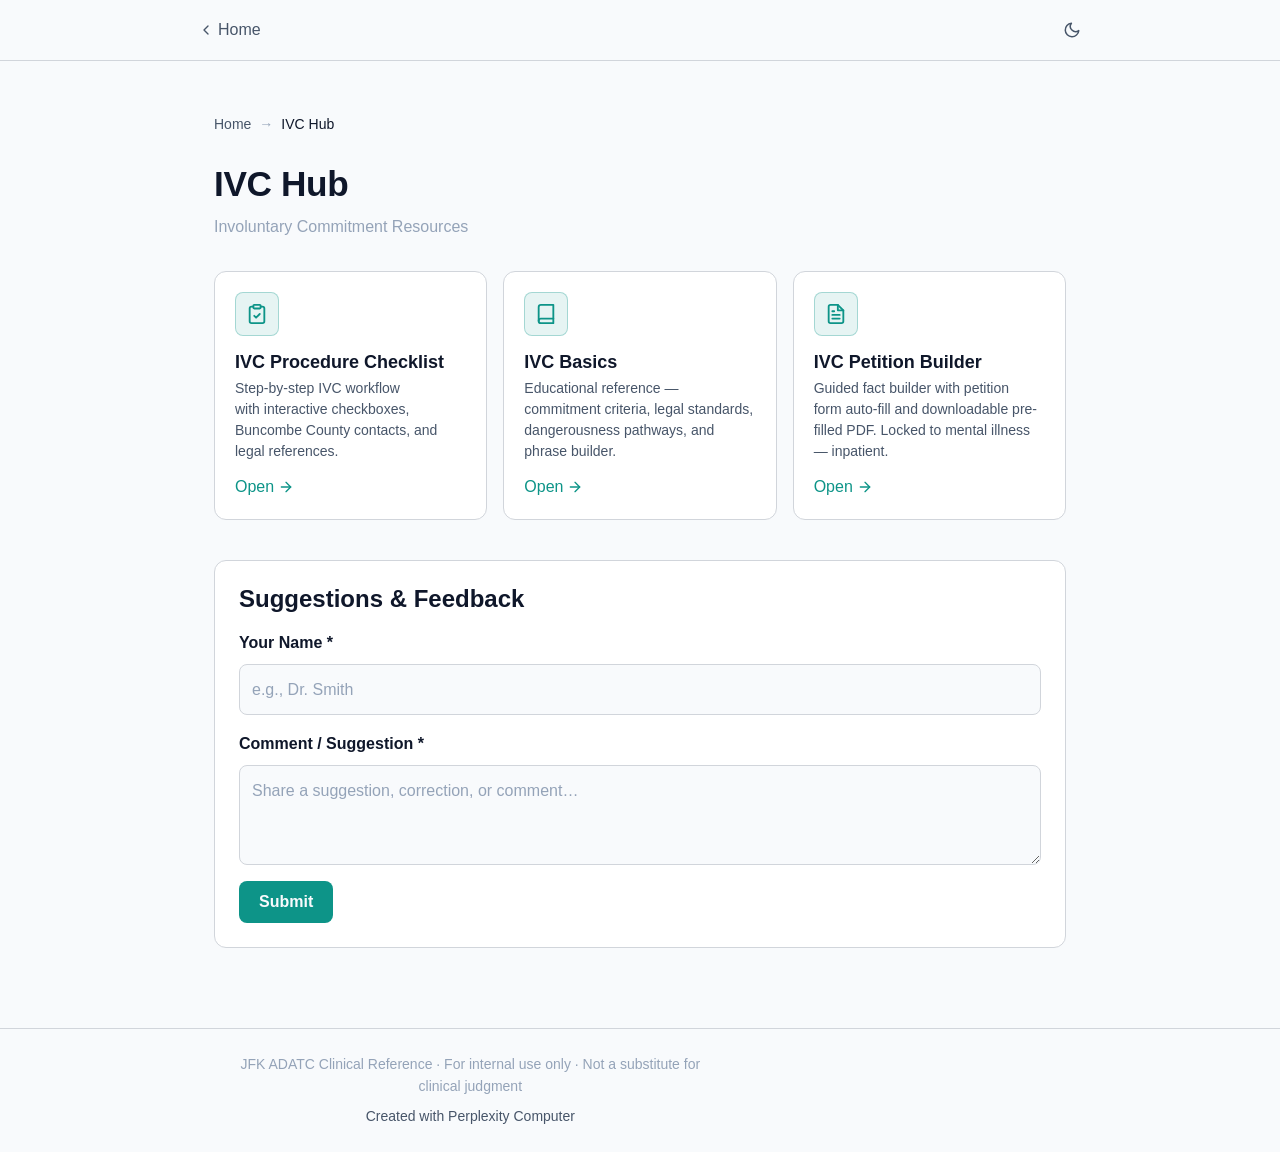
==== ivc.html @ 54991b8b "Workflow restructure, IVC Hub, dot phrase fix Workflows: - Fix: Remove CSS ::before that added unwan" ====
<!DOCTYPE html>
<html lang="en" data-theme="dark">
<head>
<!--
   ______                            __
  / ____/___  ____ ___  ____  __  __/ /____  _____
 / /   / __ \/ __ `__ \/ __ \/ / / / __/ _ \/ ___/
/ /___/ /_/ / / / / / / /_/ / /_/ / /_/  __/ /
\____/\____/_/ /_/ /_/ .___/\__,_/\__/\___/_/
                    /_/
        Created with Perplexity Computer
        https://www.perplexity.ai/computer
-->
<meta name="generator" content="Perplexity Computer">
<meta name="author" content="Perplexity Computer">
<meta property="og:see_also" content="https://www.perplexity.ai/computer">
<link rel="author" href="https://www.perplexity.ai/computer">
  <meta charset="UTF-8">
  <meta name="viewport" content="width=device-width, initial-scale=1.0">
  <title>IVC Hub — JFK ADATC</title>
  <link rel="stylesheet" href="styles.css">
  <link href="https://api.fontshare.com/v2/css?f[]=general-sans@400,500,600,700&f[]=satoshi@400,500,700,900&display=swap" rel="stylesheet">
  <style>
    /* Page-specific styles for IVC Hub */

    .ivc-intro {
      margin-bottom: var(--space-8);
    }

    .ivc-intro .section-title {
      margin-bottom: var(--space-2);
    }

    .ivc-subtitle {
      font-family: var(--font-body);
      font-size: var(--text-sm);
      color: var(--text-muted);
      line-height: 1.6;
    }

    /* Card icon container — matches landing page */
    .landing-card-icon-wrap {
      width: 44px;
      height: 44px;
      display: flex;
      align-items: center;
      justify-content: center;
      background-color: var(--teal-bg);
      border: 1px solid var(--teal-border);
      border-radius: var(--radius-md);
      margin-bottom: var(--space-4);
      color: var(--teal);
    }

    .landing-card-icon-wrap svg {
      width: 22px;
      height: 22px;
    }

    /* Arrow icon in card */
    .landing-card-arrow svg {
      width: 16px;
      height: 16px;
      transition: transform var(--duration) var(--ease-out);
    }

    .landing-card:hover .landing-card-arrow svg {
      transform: translateX(3px);
    }

    /* Feedback box */
    .feedback-box { background-color: var(--surface); border: 1px solid var(--border); border-radius: var(--radius-lg); padding: var(--space-6); margin-top: var(--space-10); }
    .feedback-box h2 { font-family: var(--font-display); font-size: var(--text-lg); font-weight: 700; color: var(--text); margin-bottom: var(--space-4); }
    .feedback-form { display: flex; flex-direction: column; gap: var(--space-4); }
    .feedback-field { display: flex; flex-direction: column; gap: var(--space-2); }
    .feedback-field label { font-family: var(--font-display); font-size: var(--text-sm); font-weight: 600; color: var(--text); }
    .feedback-field input, .feedback-field textarea { background-color: var(--surface-2); border: 1px solid var(--border); border-radius: var(--radius-md); padding: var(--space-3); font-size: var(--text-sm); color: var(--text); font-family: var(--font-body); transition: border-color var(--duration) var(--ease-out), box-shadow var(--duration) var(--ease-out); resize: vertical; }
    .feedback-field input::placeholder, .feedback-field textarea::placeholder { color: var(--text-muted); }
    .feedback-field input:focus, .feedback-field textarea:focus { outline: none; border-color: var(--teal); box-shadow: 0 0 0 3px var(--teal-bg); }
    .feedback-field textarea { min-height: 100px; }
    .feedback-submit { display: inline-flex; align-items: center; gap: var(--space-2); background-color: var(--teal); color: var(--bg); font-family: var(--font-display); font-size: var(--text-sm); font-weight: 600; padding: var(--space-2) var(--space-5); border-radius: var(--radius-md); border: none; cursor: pointer; align-self: flex-start; transition: background-color var(--duration) var(--ease-out), opacity var(--duration) var(--ease-out); }
    .feedback-submit:hover { background-color: var(--teal-dim); }
    .feedback-submit:disabled { opacity: 0.5; cursor: not-allowed; }
    .feedback-success { display: none; background-color: var(--teal-bg); border: 1px solid var(--teal-border); color: var(--teal); border-radius: var(--radius-md); padding: var(--space-3) var(--space-4); font-size: var(--text-sm); margin-top: var(--space-3); }
    .feedback-success.visible { display: block; }
    @media (max-width: 599px) { .feedback-box { padding: var(--space-4); } }
    @media print { .feedback-box { display: none; } }
  </style>
</head>
<body>
  <!-- Top Bar -->
  <header class="top-bar">
    <div class="top-bar-inner">
      <a href="index.html" class="back-btn" aria-label="Back to Home">
        <svg viewBox="0 0 24 24" fill="none" stroke="currentColor" stroke-width="2" stroke-linecap="round" stroke-linejoin="round">
          <polyline points="15 18 9 12 15 6"/>
        </svg>
        Home
      </a>
      <div style="flex: 1;"></div>
      <!-- Theme Toggle -->
      <button class="theme-toggle" id="themeToggle" aria-label="Toggle theme">
        <svg class="icon-sun" viewBox="0 0 24 24" fill="none" stroke="currentColor" stroke-width="2" stroke-linecap="round" stroke-linejoin="round">
          <circle cx="12" cy="12" r="5"/>
          <line x1="12" y1="1" x2="12" y2="3"/><line x1="12" y1="21" x2="12" y2="23"/>
          <line x1="4.22" y1="4.22" x2="5.64" y2="5.64"/><line x1="18.36" y1="18.36" x2="19.78" y2="19.78"/>
          <line x1="1" y1="12" x2="3" y2="12"/><line x1="21" y1="12" x2="23" y2="12"/>
          <line x1="4.22" y1="19.78" x2="5.64" y2="18.36"/><line x1="18.36" y1="5.64" x2="19.78" y2="4.22"/>
        </svg>
        <svg class="icon-moon" viewBox="0 0 24 24" fill="none" stroke="currentColor" stroke-width="2" stroke-linecap="round" stroke-linejoin="round" style="display: none;">
          <path d="M21 12.79A9 9 0 1 1 11.21 3 7 7 0 0 0 21 12.79z"/>
        </svg>
      </button>
    </div>
  </header>

  <!-- Main Content -->
  <main class="page-layout">
    <!-- Breadcrumb -->
    <nav class="breadcrumb" aria-label="Breadcrumb">
      <a href="index.html">Home</a>
      <span class="separator" aria-hidden="true">→</span>
      <span class="current">IVC Hub</span>
    </nav>

    <!-- Page Title -->
    <div class="ivc-intro">
      <h1 class="section-title">IVC Hub</h1>
      <p class="ivc-subtitle">Involuntary Commitment Resources</p>
    </div>

    <!-- IVC Tool Cards -->
    <div class="card-grid">
      <!-- IVC Procedure Checklist -->
      <a href="https://troyfowlermd.github.io/ivc-workflow/" target="_blank" rel="noopener" class="landing-card">
        <div class="landing-card-icon-wrap">
          <!-- Clipboard / checklist icon -->
          <svg viewBox="0 0 24 24" fill="none" stroke="currentColor" stroke-width="2" stroke-linecap="round" stroke-linejoin="round">
            <path d="M16 4h2a2 2 0 0 1 2 2v14a2 2 0 0 1-2 2H6a2 2 0 0 1-2-2V6a2 2 0 0 1 2-2h2"/>
            <rect x="8" y="2" width="8" height="4" rx="1"/>
            <path d="M9 14l2 2 4-4"/>
          </svg>
        </div>
        <h2 class="landing-card-title">IVC Procedure Checklist</h2>
        <p class="landing-card-desc">Step-by-step IVC workflow with interactive checkboxes, Buncombe County contacts, and legal references.</p>
        <span class="landing-card-arrow">
          Open
          <svg viewBox="0 0 24 24" fill="none" stroke="currentColor" stroke-width="2" stroke-linecap="round" stroke-linejoin="round">
            <line x1="5" y1="12" x2="19" y2="12"/><polyline points="12 5 19 12 12 19"/>
          </svg>
        </span>
      </a>

      <!-- IVC Basics -->
      <a href="https://troyfowlermd.github.io/ivc-basics/" target="_blank" rel="noopener" class="landing-card">
        <div class="landing-card-icon-wrap">
          <!-- Book icon -->
          <svg viewBox="0 0 24 24" fill="none" stroke="currentColor" stroke-width="2" stroke-linecap="round" stroke-linejoin="round">
            <path d="M4 19.5A2.5 2.5 0 0 1 6.5 17H20"/>
            <path d="M6.5 2H20v20H6.5A2.5 2.5 0 0 1 4 19.5v-15A2.5 2.5 0 0 1 6.5 2z"/>
          </svg>
        </div>
        <h2 class="landing-card-title">IVC Basics</h2>
        <p class="landing-card-desc">Educational reference — commitment criteria, legal standards, dangerousness pathways, and phrase builder.</p>
        <span class="landing-card-arrow">
          Open
          <svg viewBox="0 0 24 24" fill="none" stroke="currentColor" stroke-width="2" stroke-linecap="round" stroke-linejoin="round">
            <line x1="5" y1="12" x2="19" y2="12"/><polyline points="12 5 19 12 12 19"/>
          </svg>
        </span>
      </a>

      <!-- IVC Petition Builder -->
      <a href="https://troyfowlermd.github.io/ivc-build-petition/" target="_blank" rel="noopener" class="landing-card">
        <div class="landing-card-icon-wrap">
          <!-- Document / edit icon -->
          <svg viewBox="0 0 24 24" fill="none" stroke="currentColor" stroke-width="2" stroke-linecap="round" stroke-linejoin="round">
            <path d="M14 2H6a2 2 0 0 0-2 2v16a2 2 0 0 0 2 2h12a2 2 0 0 0 2-2V8z"/>
            <polyline points="14 2 14 8 20 8"/>
            <line x1="16" y1="13" x2="8" y2="13"/>
            <line x1="16" y1="17" x2="8" y2="17"/>
            <polyline points="10 9 9 9 8 9"/>
          </svg>
        </div>
        <h2 class="landing-card-title">IVC Petition Builder</h2>
        <p class="landing-card-desc">Guided fact builder with petition form auto-fill and downloadable pre-filled PDF. Locked to mental illness — inpatient.</p>
        <span class="landing-card-arrow">
          Open
          <svg viewBox="0 0 24 24" fill="none" stroke="currentColor" stroke-width="2" stroke-linecap="round" stroke-linejoin="round">
            <line x1="5" y1="12" x2="19" y2="12"/><polyline points="12 5 19 12 12 19"/>
          </svg>
        </span>
      </a>
    </div>

    <!-- Feedback Box -->
    <div class="feedback-box">
      <h2>Suggestions &amp; Feedback</h2>
      <form class="feedback-form" id="feedbackForm" onsubmit="submitFeedback(event)">
        <div class="feedback-field">
          <label for="feedbackName">Your Name <span aria-hidden="true">*</span></label>
          <input type="text" id="feedbackName" name="name" placeholder="e.g., Dr. Smith" required>
        </div>
        <div class="feedback-field">
          <label for="feedbackComment">Comment / Suggestion <span aria-hidden="true">*</span></label>
          <textarea id="feedbackComment" name="comment" placeholder="Share a suggestion, correction, or comment…" required></textarea>
        </div>
        <button type="submit" class="feedback-submit">Submit</button>
      </form>
      <div class="feedback-success" id="feedbackSuccess" role="alert">
        Thank you — your feedback has been recorded.
      </div>
    </div>

  </main>

  <!-- Footer -->
  <footer class="footer">
    <div class="footer-inner">
      <p>JFK ADATC Clinical Reference · For internal use only · Not a substitute for clinical judgment</p>
      <p style="margin-top: var(--space-2);">
        <a href="https://www.perplexity.ai/computer" target="_blank" rel="noopener noreferrer">Created with Perplexity Computer</a>
      </p>
    </div>
  </footer>

  <!-- Back to Top -->
  <button class="back-to-top" id="backToTop" aria-label="Back to top">
    <svg viewBox="0 0 24 24" fill="none" stroke="currentColor" stroke-width="2" stroke-linecap="round" stroke-linejoin="round">
      <polyline points="18 15 12 9 6 15"/>
    </svg>
  </button>

  <script>
    (function() {
      'use strict';

      // ============================
      // 1. Theme Toggle
      // ============================
      const html = document.documentElement;
      const toggle = document.getElementById('themeToggle');
      const iconSun = toggle.querySelector('.icon-sun');
      const iconMoon = toggle.querySelector('.icon-moon');

      function setTheme(theme) {
        html.setAttribute('data-theme', theme);
        if (theme === 'dark') {
          iconSun.style.display = '';
          iconMoon.style.display = 'none';
        } else {
          iconSun.style.display = 'none';
          iconMoon.style.display = '';
        }
      }

      // Detect system preference
      if (window.matchMedia && window.matchMedia('(prefers-color-scheme: light)').matches) {
        setTheme('light');
      } else {
        setTheme('dark');
      }

      toggle.addEventListener('click', function() {
        const current = html.getAttribute('data-theme');
        setTheme(current === 'dark' ? 'light' : 'dark');
      });

      // ============================
      // 2. Back to Top
      // ============================
      const backBtn = document.getElementById('backToTop');
      let ticking = false;

      function onScroll() {
        if (!ticking) {
          requestAnimationFrame(function() {
            if (window.scrollY > 300) {
              backBtn.classList.add('visible');
            } else {
              backBtn.classList.remove('visible');
            }
            ticking = false;
          });
          ticking = true;
        }
      }

      window.addEventListener('scroll', onScroll, { passive: true });

      backBtn.addEventListener('click', function() {
        window.scrollTo({ top: 0, behavior: 'smooth' });
      });

      // Feedback form — handled by feedback-submit.js

    })();
  </script>
  <script src="feedback-submit.js"></script>
</body>
</html>
---- styles.css ----
/* ==========================================================================
   JFK Clinical Reference Dashboard — Shared Stylesheet
   Dark-first clinical theme with light mode toggle
   Fonts: General Sans (body) + Satoshi (headings) from Fontshare
   ========================================================================== */


/* ==========================================================================
   1. RESET & BASE
   ========================================================================== */

*, *::before, *::after {
  box-sizing: border-box;
  margin: 0;
  padding: 0;
}

html {
  -moz-text-size-adjust: none;
  -webkit-text-size-adjust: none;
  text-size-adjust: none;
  -webkit-font-smoothing: antialiased;
  -moz-osx-font-smoothing: grayscale;
  text-rendering: optimizeLegibility;
  hanging-punctuation: first last;
  scroll-padding-top: 5rem;
}

body {
  min-height: 100dvh;
  line-height: 1.6;
  font-family: var(--font-body);
  font-size: var(--text-base);
  color: var(--text);
  background-color: var(--bg);
}

img, picture, video, canvas, svg { display: block; max-width: 100%; height: auto; }
ul[role="list"], ol[role="list"] { list-style: none; }
input, button, textarea, select { font: inherit; color: inherit; }

h1, h2, h3, h4, h5, h6 { text-wrap: balance; line-height: 1.2; }
p, li, figcaption { text-wrap: pretty; max-width: 72ch; }

button { cursor: pointer; background: none; border: none; }
table { border-collapse: collapse; width: 100%; }

a { color: var(--teal); text-decoration: none; }
a:hover { color: var(--teal-dim); }

::selection {
  background: var(--teal-bg);
  color: var(--text);
}

:focus-visible {
  outline: 2px solid var(--teal);
  outline-offset: 3px;
  border-radius: var(--radius-sm);
}

/* Accessible motion reduction */
@media (prefers-reduced-motion: reduce) {
  *, *::before, *::after {
    animation-duration: 0.01ms !important;
    animation-iteration-count: 1 !important;
    transition-duration: 0.01ms !important;
  }
}

.sr-only {
  position: absolute; width: 1px; height: 1px; padding: 0; margin: -1px;
  overflow: hidden; clip: rect(0, 0, 0, 0); white-space: nowrap; border-width: 0;
}


/* ==========================================================================
   2. DESIGN TOKENS
   ========================================================================== */

:root {
  /* --- Fonts --- */
  --font-body:    'General Sans', 'Inter', sans-serif;
  --font-display: 'Satoshi', 'Inter', sans-serif;
  --font-mono:    'JetBrains Mono', 'Fira Code', 'Consolas', monospace;

  /* --- Fluid Type Scale --- */
  --text-xs:   clamp(0.75rem,  0.7rem  + 0.25vw, 0.875rem);   /* 12→14px */
  --text-sm:   clamp(0.875rem, 0.8rem  + 0.35vw, 1rem);       /* 14→16px */
  --text-base: clamp(1rem,     0.95rem + 0.25vw, 1.125rem);    /* 16→18px */
  --text-lg:   clamp(1.125rem, 1rem    + 0.75vw, 1.5rem);      /* 18→24px */
  --text-xl:   clamp(1.5rem,   1.2rem  + 1.25vw, 2.25rem);     /* 24→36px */

  /* --- Spacing (4px base) --- */
  --space-1:  0.25rem;   /*  4px */
  --space-2:  0.5rem;    /*  8px */
  --space-3:  0.75rem;   /* 12px */
  --space-4:  1rem;      /* 16px */
  --space-5:  1.25rem;   /* 20px */
  --space-6:  1.5rem;    /* 24px */
  --space-8:  2rem;      /* 32px */
  --space-10: 2.5rem;    /* 40px */
  --space-12: 3rem;      /* 48px */
  --space-16: 4rem;      /* 64px */
  --space-20: 5rem;      /* 80px */

  /* --- Radius --- */
  --radius-sm:  0.25rem;  /* 4px */
  --radius-md:  0.5rem;   /* 8px */
  --radius-lg:  0.75rem;  /* 12px */
  --radius-xl:  1rem;     /* 16px */
  --radius-full: 9999px;

  /* --- Transitions (specific properties only — never "all") --- */
  --ease-out: cubic-bezier(0.16, 1, 0.3, 1);
  --duration: 180ms;

  /* --- Content Width --- */
  --content-max: 900px;
}


/* --------------------------------------------------------------------------
   2a. DARK THEME (default)
   -------------------------------------------------------------------------- */
:root {
  /* Surfaces */
  --bg:         #0d1117;
  --surface:    #161b22;
  --surface-2:  #1c2129;
  --surface-3:  #21262d;

  /* Borders */
  --border:     #30363d;

  /* Text */
  --text:           #e6edf3;
  --text-secondary: #8b949e;
  --text-muted:     #656d76;

  /* Accents */
  --teal:     #2dd4bf;
  --teal-dim: #14b8a6;
  --amber:    #fbbf24;
  --red:      #f87171;

  /* Alpha / background variants */
  --teal-bg:  rgba(45, 212, 191, 0.12);
  --teal-bg2: rgba(45, 212, 191, 0.08);
  --amber-bg: rgba(251, 191, 36, 0.12);
  --amber-bg2: rgba(251, 191, 36, 0.08);
  --red-bg:   rgba(248, 113, 113, 0.12);
  --red-bg2:  rgba(248, 113, 113, 0.08);

  /* Semantic borders */
  --teal-border:  rgba(45, 212, 191, 0.25);
  --amber-border: rgba(251, 191, 36, 0.25);
  --red-border:   rgba(248, 113, 113, 0.25);

  /* Shadows */
  --shadow-sm: 0 1px 2px rgba(0, 0, 0, 0.3);
  --shadow-md: 0 4px 12px rgba(0, 0, 0, 0.4);
  --shadow-lg: 0 12px 32px rgba(0, 0, 0, 0.5);
}


/* --------------------------------------------------------------------------
   2b. LIGHT THEME
   -------------------------------------------------------------------------- */
[data-theme="light"] {
  /* Surfaces */
  --bg:         #f8fafc;
  --surface:    #ffffff;
  --surface-2:  #f8fafc;
  --surface-3:  #f1f5f9;

  /* Borders */
  --border:     #d1d5db;

  /* Text */
  --text:           #0f172a;
  --text-secondary: #475569;
  --text-muted:     #94a3b8;

  /* Accents */
  --teal:     #0d9488;
  --teal-dim: #0f766e;
  --amber:    #d97706;
  --red:      #dc2626;

  /* Alpha / background variants */
  --teal-bg:  rgba(13, 148, 136, 0.1);
  --teal-bg2: rgba(13, 148, 136, 0.06);
  --amber-bg: rgba(217, 119, 6, 0.1);
  --amber-bg2: rgba(217, 119, 6, 0.06);
  --red-bg:   rgba(220, 38, 38, 0.1);
  --red-bg2:  rgba(220, 38, 38, 0.06);

  /* Semantic borders */
  --teal-border:  rgba(13, 148, 136, 0.3);
  --amber-border: rgba(217, 119, 6, 0.3);
  --red-border:   rgba(220, 38, 38, 0.3);

  /* Shadows */
  --shadow-sm: 0 1px 2px rgba(0, 0, 0, 0.06);
  --shadow-md: 0 4px 12px rgba(0, 0, 0, 0.08);
  --shadow-lg: 0 12px 32px rgba(0, 0, 0, 0.12);
}

/* System-preference fallback for light mode (if no toggle yet) */
@media (prefers-color-scheme: light) {
  :root:not([data-theme]) {
    --bg:         #f8fafc;
    --surface:    #ffffff;
    --surface-2:  #f8fafc;
    --surface-3:  #f1f5f9;
    --border:     #d1d5db;
    --text:           #0f172a;
    --text-secondary: #475569;
    --text-muted:     #94a3b8;
    --teal:     #0d9488;
    --teal-dim: #0f766e;
    --amber:    #d97706;
    --red:      #dc2626;
    --teal-bg:  rgba(13, 148, 136, 0.1);
    --teal-bg2: rgba(13, 148, 136, 0.06);
    --amber-bg: rgba(217, 119, 6, 0.1);
    --amber-bg2: rgba(217, 119, 6, 0.06);
    --red-bg:   rgba(220, 38, 38, 0.1);
    --red-bg2:  rgba(220, 38, 38, 0.06);
    --teal-border:  rgba(13, 148, 136, 0.3);
    --amber-border: rgba(217, 119, 6, 0.3);
    --red-border:   rgba(220, 38, 38, 0.3);
    --shadow-sm: 0 1px 2px rgba(0, 0, 0, 0.06);
    --shadow-md: 0 4px 12px rgba(0, 0, 0, 0.08);
    --shadow-lg: 0 12px 32px rgba(0, 0, 0, 0.12);
  }
}


/* ==========================================================================
   3. TYPOGRAPHY
   ========================================================================== */

/* Section title — e.g. "Alcohol Withdrawal Protocol" */
.section-title {
  font-family: var(--font-display);
  font-size: var(--text-xl);
  font-weight: 700;
  color: var(--text);
  letter-spacing: -0.01em;
  margin-bottom: var(--space-6);
}

/* Subsection title — e.g. "CIWA Assessment" */
.subsection-title {
  font-family: var(--font-display);
  font-size: var(--text-lg);
  font-weight: 600;
  color: var(--text);
  letter-spacing: -0.005em;
  margin-bottom: var(--space-4);
}

/* Detail title — e.g. individual drug name or step label */
.detail-title {
  font-family: var(--font-display);
  font-size: var(--text-base);
  font-weight: 600;
  color: var(--text);
  margin-bottom: var(--space-2);
}

/* Body text */
.body-text {
  font-family: var(--font-body);
  font-size: var(--text-base);
  color: var(--text-secondary);
  line-height: 1.6;
}

/* Small / meta text */
.meta-text {
  font-family: var(--font-body);
  font-size: var(--text-xs);
  color: var(--text-muted);
}

/* Tabular numbers for clinical data */
.tabular-nums {
  font-variant-numeric: tabular-nums lining-nums;
}


/* ==========================================================================
   4. LAYOUT
   ========================================================================== */

/* Single-column centered layout */
.page-layout {
  max-width: var(--content-max);
  margin-inline: auto;
  padding-inline: var(--space-4);
  padding-block: var(--space-6);
}


/* --------------------------------------------------------------------------
   4a. TOP BAR — sticky header with solid background (no blur)
   -------------------------------------------------------------------------- */
.top-bar {
  position: sticky;
  top: 0;
  z-index: 100;
  background-color: var(--bg);
  border-bottom: 1px solid var(--border);
  padding: var(--space-3) var(--space-4);
  display: flex;
  align-items: center;
  gap: var(--space-3);
}

.top-bar-inner {
  max-width: var(--content-max);
  margin-inline: auto;
  width: 100%;
  display: flex;
  align-items: center;
  gap: var(--space-3);
}

/* Back button */
.back-btn {
  display: inline-flex;
  align-items: center;
  gap: var(--space-1);
  font-family: var(--font-body);
  font-size: var(--text-sm);
  color: var(--text-secondary);
  padding: var(--space-1) var(--space-2);
  border-radius: var(--radius-md);
  white-space: nowrap;
  flex-shrink: 0;
  transition: color var(--duration) var(--ease-out),
              background-color var(--duration) var(--ease-out);
}

.back-btn:hover {
  color: var(--teal);
  background-color: var(--teal-bg2);
}

.back-btn svg {
  width: 16px;
  height: 16px;
  flex-shrink: 0;
}

/* Search bar */
.search-bar {
  flex: 1;
  min-width: 0;
  position: relative;
}

.search-bar input {
  width: 100%;
  background-color: var(--surface);
  border: 1px solid var(--border);
  border-radius: var(--radius-md);
  padding: var(--space-2) var(--space-3);
  padding-left: var(--space-8);
  font-size: var(--text-sm);
  color: var(--text);
  transition: border-color var(--duration) var(--ease-out),
              box-shadow var(--duration) var(--ease-out);
}

.search-bar input::placeholder {
  color: var(--text-muted);
}

.search-bar input:focus {
  outline: none;
  border-color: var(--teal);
  box-shadow: 0 0 0 3px var(--teal-bg);
}

.search-bar .search-icon {
  position: absolute;
  left: var(--space-3);
  top: 50%;
  transform: translateY(-50%);
  width: 16px;
  height: 16px;
  color: var(--text-muted);
  pointer-events: none;
}


/* --------------------------------------------------------------------------
   4b. BREADCRUMB
   -------------------------------------------------------------------------- */
.breadcrumb {
  display: flex;
  align-items: center;
  gap: var(--space-2);
  font-family: var(--font-body);
  font-size: var(--text-xs);
  color: var(--text-muted);
  padding: var(--space-3) 0;
  margin-bottom: var(--space-4);
}

.breadcrumb a {
  color: var(--text-secondary);
  transition: color var(--duration) var(--ease-out);
}

.breadcrumb a:hover {
  color: var(--teal);
}

.breadcrumb .separator {
  color: var(--text-muted);
  user-select: none;
}

.breadcrumb .current {
  color: var(--text);
  font-weight: 500;
}


/* ==========================================================================
   5. COMPONENTS
   ========================================================================== */


/* --------------------------------------------------------------------------
   5a. SMARTPHRASE CHIPS (.sp)
   -------------------------------------------------------------------------- */
.sp {
  display: inline-block;
  font-family: var(--font-mono);
  font-size: var(--text-xs);
  color: var(--teal);
  background-color: var(--teal-bg);
  border: 1px solid var(--teal-border);
  border-radius: var(--radius-sm);
  padding: var(--space-1) var(--space-2);
  cursor: pointer;
  user-select: all;
  white-space: nowrap;
  transition: background-color var(--duration) var(--ease-out),
              border-color var(--duration) var(--ease-out);
}

.sp:hover {
  background-color: var(--teal-bg2);
  border-color: var(--teal);
}

/* Period prefix removed — dot phrases already include the leading period in their text content */


/* --------------------------------------------------------------------------
   5b. BANNERS — Hold / Warning / Info
   -------------------------------------------------------------------------- */

/* Shared banner base */
.hold-banner,
.warning-banner,
.info-banner {
  border-radius: var(--radius-md);
  padding: var(--space-3) var(--space-4);
  margin-bottom: var(--space-4);
  font-size: var(--text-sm);
  line-height: 1.5;
  display: flex;
  align-items: flex-start;
  gap: var(--space-3);
}

.hold-banner .banner-icon,
.warning-banner .banner-icon,
.info-banner .banner-icon {
  flex-shrink: 0;
  width: 20px;
  height: 20px;
  margin-top: 1px;
}

.hold-banner .banner-content,
.warning-banner .banner-content,
.info-banner .banner-content {
  flex: 1;
  min-width: 0;
}

/* Hold banner — red */
.hold-banner {
  background-color: var(--red-bg);
  border: 1px solid var(--red-border);
  color: var(--red);
}

.hold-banner strong {
  font-weight: 700;
}

/* Warning banner — amber */
.warning-banner {
  background-color: var(--amber-bg);
  border: 1px solid var(--amber-border);
  color: var(--amber);
}

.warning-banner strong {
  font-weight: 700;
}

/* Info banner — teal */
.info-banner {
  background-color: var(--teal-bg);
  border: 1px solid var(--teal-border);
  color: var(--teal);
}

.info-banner strong {
  font-weight: 700;
}


/* --------------------------------------------------------------------------
   5c. PROTOCOL CARD — Expandable section
   -------------------------------------------------------------------------- */
.protocol-card {
  background-color: var(--surface);
  border: 1px solid var(--border);
  border-radius: var(--radius-lg);
  margin-bottom: var(--space-3);
  overflow: hidden;
}

.protocol-header {
  display: flex;
  align-items: center;
  justify-content: space-between;
  padding: var(--space-3) var(--space-4);
  cursor: pointer;
  user-select: none;
  gap: var(--space-3);
  transition: background-color var(--duration) var(--ease-out);
}

.protocol-header:hover {
  background-color: var(--surface-2);
}

.protocol-header-text {
  flex: 1;
  min-width: 0;
}

.protocol-header-title {
  font-family: var(--font-display);
  font-size: var(--text-base);
  font-weight: 600;
  color: var(--text);
}

.protocol-header-subtitle {
  font-size: var(--text-xs);
  color: var(--text-secondary);
  margin-top: var(--space-1);
}

/* Chevron — rotates on expand */
.protocol-chevron {
  width: 20px;
  height: 20px;
  color: var(--text-muted);
  flex-shrink: 0;
  transition: transform var(--duration) var(--ease-out),
              color var(--duration) var(--ease-out);
}

.protocol-card.expanded .protocol-chevron {
  transform: rotate(180deg);
  color: var(--teal);
}

/* Body — hidden by default, shown when expanded */
.protocol-body {
  display: none;
  padding: 0 var(--space-4) var(--space-4);
  border-top: 1px solid var(--border);
}

.protocol-card.expanded .protocol-body {
  display: block;
}

.protocol-body-inner {
  padding-top: var(--space-4);
}


/* --------------------------------------------------------------------------
   5d. TAPER TABLE — Protocol taper schedule
   -------------------------------------------------------------------------- */
.taper-table {
  width: 100%;
  border-collapse: collapse;
  font-size: var(--text-sm);
  margin-bottom: var(--space-4);
}

.taper-table thead {
  background-color: var(--surface-2);
}

.taper-table th {
  font-family: var(--font-display);
  font-weight: 600;
  font-size: var(--text-xs);
  text-transform: uppercase;
  letter-spacing: 0.05em;
  color: var(--text-secondary);
  padding: var(--space-2) var(--space-3);
  text-align: left;
  border-bottom: 1px solid var(--border);
}

.taper-table td {
  padding: var(--space-2) var(--space-3);
  border-bottom: 1px solid var(--border);
  color: var(--text);
  font-variant-numeric: tabular-nums lining-nums;
}

.taper-table tbody tr {
  transition: background-color var(--duration) var(--ease-out);
}

.taper-table tbody tr:hover {
  background-color: var(--surface-2);
}

.taper-table tbody tr:last-child td {
  border-bottom: none;
}

/* Highlight rows for active day / current step */
.taper-table .active-row {
  background-color: var(--teal-bg2);
}

.taper-table .active-row td {
  color: var(--teal);
  font-weight: 500;
}


/* --------------------------------------------------------------------------
   5e. PRN BOX — Highlighted PRN medication
   -------------------------------------------------------------------------- */
.prn-box {
  background-color: var(--amber-bg);
  border: 1px solid var(--amber-border);
  border-radius: var(--radius-md);
  padding: var(--space-3) var(--space-4);
  margin-bottom: var(--space-4);
}

.prn-box .prn-label {
  font-family: var(--font-display);
  font-size: var(--text-xs);
  font-weight: 700;
  text-transform: uppercase;
  letter-spacing: 0.06em;
  color: var(--amber);
  margin-bottom: var(--space-1);
}

.prn-box .prn-drug {
  font-family: var(--font-display);
  font-size: var(--text-base);
  font-weight: 600;
  color: var(--text);
  margin-bottom: var(--space-1);
}

.prn-box .prn-details {
  font-size: var(--text-sm);
  color: var(--text-secondary);
  line-height: 1.5;
}


/* --------------------------------------------------------------------------
   5f. WORKFLOW PHASE — Expandable workflow section
   -------------------------------------------------------------------------- */
.workflow-phase {
  background-color: var(--surface);
  border: 1px solid var(--border);
  border-radius: var(--radius-lg);
  margin-bottom: var(--space-3);
  overflow: hidden;
}

.workflow-phase-header {
  display: flex;
  align-items: center;
  justify-content: space-between;
  padding: var(--space-3) var(--space-4);
  cursor: pointer;
  user-select: none;
  gap: var(--space-3);
  transition: background-color var(--duration) var(--ease-out);
}

.workflow-phase-header:hover {
  background-color: var(--surface-2);
}

.workflow-phase-header-text {
  flex: 1;
  min-width: 0;
}

.workflow-phase-title {
  font-family: var(--font-display);
  font-size: var(--text-base);
  font-weight: 600;
  color: var(--text);
}

.workflow-phase-subtitle {
  font-size: var(--text-xs);
  color: var(--text-secondary);
  margin-top: var(--space-1);
}

.workflow-phase-chevron {
  width: 20px;
  height: 20px;
  color: var(--text-muted);
  flex-shrink: 0;
  transition: transform var(--duration) var(--ease-out),
              color var(--duration) var(--ease-out);
}

.workflow-phase.expanded .workflow-phase-chevron {
  transform: rotate(180deg);
  color: var(--teal);
}

/* Body — hidden by default */
.workflow-phase-body {
  display: none;
  padding: 0 var(--space-4) var(--space-4);
  border-top: 1px solid var(--border);
}

.workflow-phase.expanded .workflow-phase-body {
  display: block;
}

.workflow-phase-body-inner {
  padding-top: var(--space-4);
}


/* --------------------------------------------------------------------------
   5g. VIEW TOGGLE — Detailed / Checklist switch
   -------------------------------------------------------------------------- */
.view-toggle {
  display: inline-flex;
  background-color: var(--surface-2);
  border: 1px solid var(--border);
  border-radius: var(--radius-md);
  overflow: hidden;
  margin-bottom: var(--space-4);
}

.view-toggle button {
  font-family: var(--font-body);
  font-size: var(--text-xs);
  font-weight: 500;
  padding: var(--space-2) var(--space-3);
  color: var(--text-secondary);
  border-right: 1px solid var(--border);
  transition: color var(--duration) var(--ease-out),
              background-color var(--duration) var(--ease-out);
}

.view-toggle button:last-child {
  border-right: none;
}

.view-toggle button:hover {
  color: var(--text);
  background-color: var(--surface-3);
}

.view-toggle button.active {
  color: var(--teal);
  background-color: var(--surface);
  font-weight: 600;
}


/* --------------------------------------------------------------------------
   5h. CHECKLIST TABLE
   -------------------------------------------------------------------------- */
.checklist-table {
  width: 100%;
  border-collapse: collapse;
  font-size: var(--text-sm);
}

.checklist-table th {
  font-family: var(--font-display);
  font-weight: 600;
  font-size: var(--text-xs);
  text-transform: uppercase;
  letter-spacing: 0.05em;
  color: var(--text-secondary);
  padding: var(--space-2) var(--space-3);
  text-align: left;
  border-bottom: 2px solid var(--border);
  background-color: var(--surface-2);
}

.checklist-table td {
  padding: var(--space-2) var(--space-3);
  border-bottom: 1px solid var(--border);
  color: var(--text);
  vertical-align: middle;
}

.checklist-table tbody tr {
  transition: background-color var(--duration) var(--ease-out);
}

.checklist-table tbody tr:hover {
  background-color: var(--surface-2);
}

/* Styled teal checkboxes */
.checklist-table input[type="checkbox"] {
  appearance: none;
  -webkit-appearance: none;
  width: 18px;
  height: 18px;
  border: 2px solid var(--border);
  border-radius: var(--radius-sm);
  background-color: var(--surface);
  cursor: pointer;
  position: relative;
  vertical-align: middle;
  flex-shrink: 0;
  transition: border-color var(--duration) var(--ease-out),
              background-color var(--duration) var(--ease-out);
}

.checklist-table input[type="checkbox"]:hover {
  border-color: var(--teal);
}

.checklist-table input[type="checkbox"]:checked {
  background-color: var(--teal);
  border-color: var(--teal);
}

.checklist-table input[type="checkbox"]:checked::after {
  content: "";
  position: absolute;
  top: 2px;
  left: 5px;
  width: 5px;
  height: 9px;
  border: solid var(--bg);
  border-width: 0 2px 2px 0;
  transform: rotate(45deg);
}

.checklist-table input[type="checkbox"]:focus-visible {
  outline: 2px solid var(--teal);
  outline-offset: 2px;
}


/* --------------------------------------------------------------------------
   5i. CARD GRID — Landing page navigation cards
   -------------------------------------------------------------------------- */
.card-grid {
  display: grid;
  grid-template-columns: 1fr;
  gap: var(--space-4);
  margin-bottom: var(--space-6);
}

@media (min-width: 480px) {
  .card-grid {
    grid-template-columns: repeat(2, 1fr);
  }
}

@media (min-width: 768px) {
  .card-grid {
    grid-template-columns: repeat(3, 1fr);
  }
}

/* Landing card — clickable navigation tile */
.landing-card {
  display: flex;
  flex-direction: column;
  background-color: var(--surface);
  border: 1px solid var(--border);
  border-radius: var(--radius-lg);
  padding: var(--space-5);
  cursor: pointer;
  text-decoration: none;
  color: inherit;
  transition: border-color var(--duration) var(--ease-out),
              box-shadow var(--duration) var(--ease-out),
              transform var(--duration) var(--ease-out);
}

.landing-card:hover {
  border-color: var(--teal-border);
  box-shadow: var(--shadow-md);
  transform: translateY(-2px);
  color: inherit;
}

.landing-card-icon {
  width: 40px;
  height: 40px;
  color: var(--teal);
  margin-bottom: var(--space-3);
}

.landing-card-title {
  font-family: var(--font-display);
  font-size: var(--text-base);
  font-weight: 600;
  color: var(--text);
  margin-bottom: var(--space-1);
}

.landing-card-desc {
  font-size: var(--text-xs);
  color: var(--text-secondary);
  line-height: 1.5;
}

.landing-card-arrow {
  margin-top: auto;
  padding-top: var(--space-3);
  color: var(--teal);
  font-size: var(--text-sm);
  font-weight: 500;
  display: flex;
  align-items: center;
  gap: var(--space-1);
}


/* --------------------------------------------------------------------------
   5j. BACK TO TOP — Floating button, bottom-right
   -------------------------------------------------------------------------- */
.back-to-top {
  position: fixed;
  bottom: var(--space-6);
  right: var(--space-6);
  z-index: 90;
  width: 40px;
  height: 40px;
  display: flex;
  align-items: center;
  justify-content: center;
  background-color: var(--surface-2);
  border: 1px solid var(--border);
  border-radius: var(--radius-full);
  color: var(--text-secondary);
  cursor: pointer;
  opacity: 0;
  pointer-events: none;
  transition: opacity var(--duration) var(--ease-out),
              background-color var(--duration) var(--ease-out),
              color var(--duration) var(--ease-out);
}

.back-to-top.visible {
  opacity: 1;
  pointer-events: auto;
}

.back-to-top:hover {
  background-color: var(--teal-bg);
  color: var(--teal);
  border-color: var(--teal-border);
}

.back-to-top svg {
  width: 18px;
  height: 18px;
}


/* --------------------------------------------------------------------------
   5k. THEME TOGGLE — Light/dark switch in header
   -------------------------------------------------------------------------- */
.theme-toggle {
  display: inline-flex;
  align-items: center;
  justify-content: center;
  width: 36px;
  height: 36px;
  border-radius: var(--radius-md);
  color: var(--text-secondary);
  flex-shrink: 0;
  transition: color var(--duration) var(--ease-out),
              background-color var(--duration) var(--ease-out);
}

.theme-toggle:hover {
  color: var(--teal);
  background-color: var(--teal-bg2);
}

.theme-toggle svg {
  width: 18px;
  height: 18px;
}


/* --------------------------------------------------------------------------
   5l. FOOTER
   -------------------------------------------------------------------------- */
.footer {
  border-top: 1px solid var(--border);
  padding: var(--space-6) var(--space-4);
  margin-top: var(--space-10);
  text-align: center;
}

.footer-inner {
  max-width: var(--content-max);
  margin-inline: auto;
  font-size: var(--text-xs);
  color: var(--text-muted);
  line-height: 1.6;
}

.footer a {
  color: var(--text-secondary);
  transition: color var(--duration) var(--ease-out);
}

.footer a:hover {
  color: var(--teal);
}


/* ==========================================================================
   6. UTILITY CLASSES
   ========================================================================== */

/* Search — dim non-matching elements */
.search-no-match {
  opacity: 0.15;
}

/* Search-targetable marker (no style needed; used by JS) */
[data-searchable] {}

/* Inline code / key values */
.code-inline {
  font-family: var(--font-mono);
  font-size: 0.9em;
  background-color: var(--surface-2);
  border-radius: var(--radius-sm);
  padding: 0.1em 0.4em;
}

/* Teal highlight text */
.text-teal { color: var(--teal); }
.text-amber { color: var(--amber); }
.text-red { color: var(--red); }
.text-secondary { color: var(--text-secondary); }
.text-muted { color: var(--text-muted); }

/* Background accents */
.bg-teal { background-color: var(--teal-bg); }
.bg-amber { background-color: var(--amber-bg); }
.bg-red { background-color: var(--red-bg); }

/* Font weight helpers */
.fw-400 { font-weight: 400; }
.fw-500 { font-weight: 500; }
.fw-600 { font-weight: 600; }
.fw-700 { font-weight: 700; }

/* Spacing helpers */
.mb-0 { margin-bottom: 0; }
.mb-2 { margin-bottom: var(--space-2); }
.mb-4 { margin-bottom: var(--space-4); }
.mb-6 { margin-bottom: var(--space-6); }
.mt-4 { margin-top: var(--space-4); }
.mt-6 { margin-top: var(--space-6); }

/* Flex helpers */
.flex { display: flex; }
.flex-col { flex-direction: column; }
.items-center { align-items: center; }
.justify-between { justify-content: space-between; }
.gap-2 { gap: var(--space-2); }
.gap-3 { gap: var(--space-3); }
.gap-4 { gap: var(--space-4); }


/* ==========================================================================
   7. RESPONSIVE ADJUSTMENTS
   ========================================================================== */

/* Mobile (default — mobile-first) */
@media (max-width: 479px) {
  .page-layout {
    padding-inline: var(--space-3);
    padding-block: var(--space-4);
  }

  .top-bar {
    padding: var(--space-2) var(--space-3);
  }

  .protocol-header,
  .workflow-phase-header {
    padding: var(--space-3);
  }

  .protocol-body,
  .workflow-phase-body {
    padding-left: var(--space-3);
    padding-right: var(--space-3);
  }

  .landing-card {
    padding: var(--space-4);
  }

  .taper-table {
    font-size: var(--text-xs);
  }

  .taper-table th,
  .taper-table td {
    padding: var(--space-1) var(--space-2);
  }

  /* Horizontal scroll for wide tables on small screens */
  .table-scroll {
    overflow-x: auto;
    -webkit-overflow-scrolling: touch;
    margin-inline: calc(-1 * var(--space-3));
    padding-inline: var(--space-3);
  }

  .back-to-top {
    bottom: var(--space-4);
    right: var(--space-4);
  }
}

/* Tablet and up */
@media (min-width: 480px) {
  .page-layout {
    padding-inline: var(--space-6);
    padding-block: var(--space-8);
  }
}

/* Desktop — comfortable reading */
@media (min-width: 768px) {
  .page-layout {
    padding-block: var(--space-10);
  }

  .section-title {
    margin-bottom: var(--space-8);
  }
}


/* ==========================================================================
   8. PRINT STYLES
   ========================================================================== */

@media print {
  /* Force light background for print */
  :root,
  :root[data-theme="dark"] {
    --bg:         #ffffff;
    --surface:    #ffffff;
    --surface-2:  #f8f9fa;
    --surface-3:  #f1f3f5;
    --border:     #dee2e6;
    --text:           #000000;
    --text-secondary: #495057;
    --text-muted:     #868e96;
    --teal:     #0d9488;
    --teal-dim: #0f766e;
    --amber:    #d97706;
    --red:      #dc2626;
    --teal-bg:  rgba(13, 148, 136, 0.08);
    --amber-bg: rgba(217, 119, 6, 0.08);
    --red-bg:   rgba(220, 38, 38, 0.08);
    --teal-border:  rgba(13, 148, 136, 0.2);
    --amber-border: rgba(217, 119, 6, 0.2);
    --red-border:   rgba(220, 38, 38, 0.2);
    --shadow-sm: none;
    --shadow-md: none;
    --shadow-lg: none;
  }

  body {
    font-size: 11pt;
    line-height: 1.5;
  }

  /* Hide interactive-only elements */
  .back-to-top,
  .theme-toggle,
  .view-toggle,
  .search-bar {
    display: none !important;
  }

  /* Make header non-sticky */
  .top-bar {
    position: static;
    border-bottom: 2px solid #000;
  }

  /* Show ALL collapsed content for print */
  .protocol-body,
  .workflow-phase-body {
    display: block !important;
  }

  .protocol-chevron,
  .workflow-phase-chevron {
    display: none;
  }

  /* Page breaks */
  .protocol-card,
  .workflow-phase {
    break-inside: avoid;
    page-break-inside: avoid;
  }

  .section-title {
    break-after: avoid;
    page-break-after: avoid;
  }

  /* Remove decorative shadows and transforms */
  .landing-card {
    box-shadow: none;
    transform: none;
    border: 1px solid #dee2e6;
  }

  /* Links show URL */
  a[href^="http"]::after {
    content: " (" attr(href) ")";
    font-size: 0.8em;
    color: #868e96;
    word-break: break-all;
  }

  /* SmartPhrase chips print cleanly */
  .sp {
    border: 1px solid #dee2e6;
    background: #f8f9fa;
    color: #0d9488;
  }
}
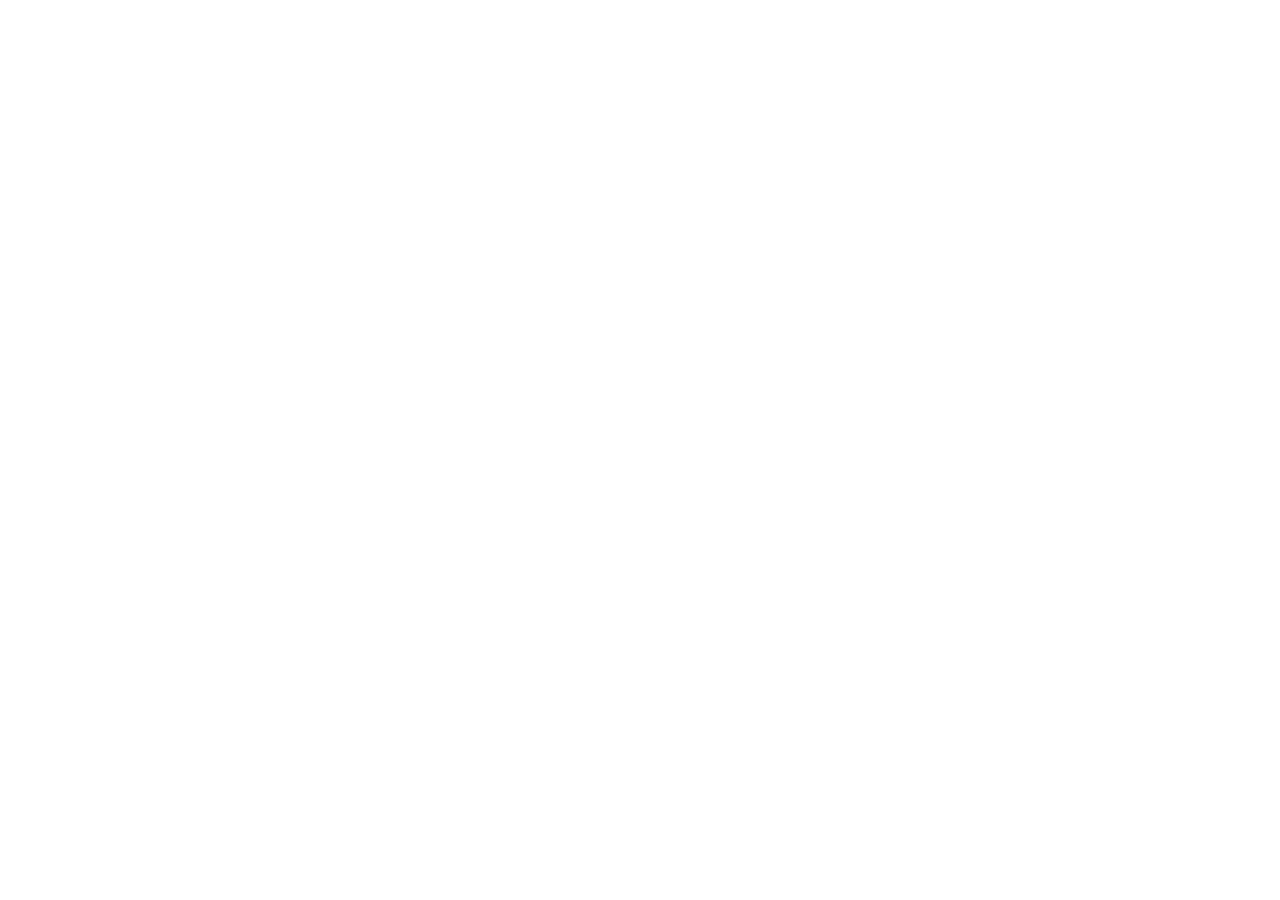
==== commit e644da72: "2026-08-07: redirect legacy Pages URLs to canonical JFK dashboard" ====
--- a/ivc.html
+++ b/ivc.html
@@ -1,301 +1,22 @@
-<!DOCTYPE html>
-<html lang="en" data-theme="dark">
+<!doctype html>
+<html lang="en">
 <head>
-<!--
-   ______                            __
-  / ____/___  ____ ___  ____  __  __/ /____  _____
- / /   / __ \/ __ `__ \/ __ \/ / / / __/ _ \/ ___/
-/ /___/ /_/ / / / / / / /_/ / /_/ / /_/  __/ /
-\____/\____/_/ /_/ /_/ .___/\__,_/\__/\___/_/
-                    /_/
-        Created with Perplexity Computer
-        https://www.perplexity.ai/computer
--->
-<meta name="generator" content="Perplexity Computer">
-<meta name="author" content="Perplexity Computer">
-<meta property="og:see_also" content="https://www.perplexity.ai/computer">
-<link rel="author" href="https://www.perplexity.ai/computer">
-  <meta charset="UTF-8">
-  <meta name="viewport" content="width=device-width, initial-scale=1.0">
-  <title>IVC Hub — JFK ADATC</title>
-  <link rel="stylesheet" href="styles.css">
-  <link href="https://api.fontshare.com/v2/css?f[]=general-sans@400,500,600,700&f[]=satoshi@400,500,700,900&display=swap" rel="stylesheet">
-  <style>
-    /* Page-specific styles for IVC Hub */
-
-    .ivc-intro {
-      margin-bottom: var(--space-8);
-    }
-
-    .ivc-intro .section-title {
-      margin-bottom: var(--space-2);
-    }
-
-    .ivc-subtitle {
-      font-family: var(--font-body);
-      font-size: var(--text-sm);
-      color: var(--text-muted);
-      line-height: 1.6;
-    }
-
-    /* Card icon container — matches landing page */
-    .landing-card-icon-wrap {
-      width: 44px;
-      height: 44px;
-      display: flex;
-      align-items: center;
-      justify-content: center;
-      background-color: var(--teal-bg);
-      border: 1px solid var(--teal-border);
-      border-radius: var(--radius-md);
-      margin-bottom: var(--space-4);
-      color: var(--teal);
-    }
-
-    .landing-card-icon-wrap svg {
-      width: 22px;
-      height: 22px;
-    }
-
-    /* Arrow icon in card */
-    .landing-card-arrow svg {
-      width: 16px;
-      height: 16px;
-      transition: transform var(--duration) var(--ease-out);
-    }
-
-    .landing-card:hover .landing-card-arrow svg {
-      transform: translateX(3px);
-    }
-
-    /* Feedback box */
-    .feedback-box { background-color: var(--surface); border: 1px solid var(--border); border-radius: var(--radius-lg); padding: var(--space-6); margin-top: var(--space-10); }
-    .feedback-box h2 { font-family: var(--font-display); font-size: var(--text-lg); font-weight: 700; color: var(--text); margin-bottom: var(--space-4); }
-    .feedback-form { display: flex; flex-direction: column; gap: var(--space-4); }
-    .feedback-field { display: flex; flex-direction: column; gap: var(--space-2); }
-    .feedback-field label { font-family: var(--font-display); font-size: var(--text-sm); font-weight: 600; color: var(--text); }
-    .feedback-field input, .feedback-field textarea { background-color: var(--surface-2); border: 1px solid var(--border); border-radius: var(--radius-md); padding: var(--space-3); font-size: var(--text-sm); color: var(--text); font-family: var(--font-body); transition: border-color var(--duration) var(--ease-out), box-shadow var(--duration) var(--ease-out); resize: vertical; }
-    .feedback-field input::placeholder, .feedback-field textarea::placeholder { color: var(--text-muted); }
-    .feedback-field input:focus, .feedback-field textarea:focus { outline: none; border-color: var(--teal); box-shadow: 0 0 0 3px var(--teal-bg); }
-    .feedback-field textarea { min-height: 100px; }
-    .feedback-submit { display: inline-flex; align-items: center; gap: var(--space-2); background-color: var(--teal); color: var(--bg); font-family: var(--font-display); font-size: var(--text-sm); font-weight: 600; padding: var(--space-2) var(--space-5); border-radius: var(--radius-md); border: none; cursor: pointer; align-self: flex-start; transition: background-color var(--duration) var(--ease-out), opacity var(--duration) var(--ease-out); }
-    .feedback-submit:hover { background-color: var(--teal-dim); }
-    .feedback-submit:disabled { opacity: 0.5; cursor: not-allowed; }
-    .feedback-success { display: none; background-color: var(--teal-bg); border: 1px solid var(--teal-border); color: var(--teal); border-radius: var(--radius-md); padding: var(--space-3) var(--space-4); font-size: var(--text-sm); margin-top: var(--space-3); }
-    .feedback-success.visible { display: block; }
-    @media (max-width: 599px) { .feedback-box { padding: var(--space-4); } }
-    @media print { .feedback-box { display: none; } }
-  </style>
+  <meta charset="utf-8">
+  <meta http-equiv="refresh" content="0; url=https://troyfowlermd.github.io/clinical-dashboards/jfk/ivc.html">
+  <meta name="robots" content="noindex, follow">
+  <link rel="canonical" href="https://troyfowlermd.github.io/clinical-dashboards/jfk/ivc.html">
+  <title>Page moved</title>
+  <script>
+    (function () {
+      var target = "https://troyfowlermd.github.io/clinical-dashboards/jfk/ivc.html";
+      var destination = target + window.location.search + window.location.hash;
+      var link = document.getElementById("canonical-destination");
+      if (link) link.href = destination;
+      window.location.replace(destination);
+    }());
+  </script>
 </head>
 <body>
-  <!-- Top Bar -->
-  <header class="top-bar">
-    <div class="top-bar-inner">
-      <a href="index.html" class="back-btn" aria-label="Back to Home">
-        <svg viewBox="0 0 24 24" fill="none" stroke="currentColor" stroke-width="2" stroke-linecap="round" stroke-linejoin="round">
-          <polyline points="15 18 9 12 15 6"/>
-        </svg>
-        Home
-      </a>
-      <div style="flex: 1;"></div>
-      <!-- Theme Toggle -->
-      <button class="theme-toggle" id="themeToggle" aria-label="Toggle theme">
-        <svg class="icon-sun" viewBox="0 0 24 24" fill="none" stroke="currentColor" stroke-width="2" stroke-linecap="round" stroke-linejoin="round">
-          <circle cx="12" cy="12" r="5"/>
-          <line x1="12" y1="1" x2="12" y2="3"/><line x1="12" y1="21" x2="12" y2="23"/>
-          <line x1="4.22" y1="4.22" x2="5.64" y2="5.64"/><line x1="18.36" y1="18.36" x2="19.78" y2="19.78"/>
-          <line x1="1" y1="12" x2="3" y2="12"/><line x1="21" y1="12" x2="23" y2="12"/>
-          <line x1="4.22" y1="19.78" x2="5.64" y2="18.36"/><line x1="18.36" y1="5.64" x2="19.78" y2="4.22"/>
-        </svg>
-        <svg class="icon-moon" viewBox="0 0 24 24" fill="none" stroke="currentColor" stroke-width="2" stroke-linecap="round" stroke-linejoin="round" style="display: none;">
-          <path d="M21 12.79A9 9 0 1 1 11.21 3 7 7 0 0 0 21 12.79z"/>
-        </svg>
-      </button>
-    </div>
-  </header>
-
-  <!-- Main Content -->
-  <main class="page-layout">
-    <!-- Breadcrumb -->
-    <nav class="breadcrumb" aria-label="Breadcrumb">
-      <a href="index.html">Home</a>
-      <span class="separator" aria-hidden="true">→</span>
-      <span class="current">IVC Hub</span>
-    </nav>
-
-    <!-- Page Title -->
-    <div class="ivc-intro">
-      <h1 class="section-title">IVC Hub</h1>
-      <p class="ivc-subtitle">Involuntary Commitment Resources</p>
-    </div>
-
-    <!-- IVC Tool Cards -->
-    <div class="card-grid">
-      <!-- IVC Procedure Checklist -->
-      <a href="https://troyfowlermd.github.io/ivc-workflow/" target="_blank" rel="noopener" class="landing-card">
-        <div class="landing-card-icon-wrap">
-          <!-- Clipboard / checklist icon -->
-          <svg viewBox="0 0 24 24" fill="none" stroke="currentColor" stroke-width="2" stroke-linecap="round" stroke-linejoin="round">
-            <path d="M16 4h2a2 2 0 0 1 2 2v14a2 2 0 0 1-2 2H6a2 2 0 0 1-2-2V6a2 2 0 0 1 2-2h2"/>
-            <rect x="8" y="2" width="8" height="4" rx="1"/>
-            <path d="M9 14l2 2 4-4"/>
-          </svg>
-        </div>
-        <h2 class="landing-card-title">IVC Procedure Checklist</h2>
-        <p class="landing-card-desc">Step-by-step IVC workflow with interactive checkboxes, Buncombe County contacts, and legal references.</p>
-        <span class="landing-card-arrow">
-          Open
-          <svg viewBox="0 0 24 24" fill="none" stroke="currentColor" stroke-width="2" stroke-linecap="round" stroke-linejoin="round">
-            <line x1="5" y1="12" x2="19" y2="12"/><polyline points="12 5 19 12 12 19"/>
-          </svg>
-        </span>
-      </a>
-
-      <!-- IVC Basics -->
-      <a href="https://troyfowlermd.github.io/ivc-basics/" target="_blank" rel="noopener" class="landing-card">
-        <div class="landing-card-icon-wrap">
-          <!-- Book icon -->
-          <svg viewBox="0 0 24 24" fill="none" stroke="currentColor" stroke-width="2" stroke-linecap="round" stroke-linejoin="round">
-            <path d="M4 19.5A2.5 2.5 0 0 1 6.5 17H20"/>
-            <path d="M6.5 2H20v20H6.5A2.5 2.5 0 0 1 4 19.5v-15A2.5 2.5 0 0 1 6.5 2z"/>
-          </svg>
-        </div>
-        <h2 class="landing-card-title">IVC Basics</h2>
-        <p class="landing-card-desc">Educational reference — commitment criteria, legal standards, dangerousness pathways, and phrase builder.</p>
-        <span class="landing-card-arrow">
-          Open
-          <svg viewBox="0 0 24 24" fill="none" stroke="currentColor" stroke-width="2" stroke-linecap="round" stroke-linejoin="round">
-            <line x1="5" y1="12" x2="19" y2="12"/><polyline points="12 5 19 12 12 19"/>
-          </svg>
-        </span>
-      </a>
-
-      <!-- IVC Petition Builder -->
-      <a href="https://troyfowlermd.github.io/ivc-build-petition/" target="_blank" rel="noopener" class="landing-card">
-        <div class="landing-card-icon-wrap">
-          <!-- Document / edit icon -->
-          <svg viewBox="0 0 24 24" fill="none" stroke="currentColor" stroke-width="2" stroke-linecap="round" stroke-linejoin="round">
-            <path d="M14 2H6a2 2 0 0 0-2 2v16a2 2 0 0 0 2 2h12a2 2 0 0 0 2-2V8z"/>
-            <polyline points="14 2 14 8 20 8"/>
-            <line x1="16" y1="13" x2="8" y2="13"/>
-            <line x1="16" y1="17" x2="8" y2="17"/>
-            <polyline points="10 9 9 9 8 9"/>
-          </svg>
-        </div>
-        <h2 class="landing-card-title">IVC Petition Builder</h2>
-        <p class="landing-card-desc">Guided fact builder with petition form auto-fill and downloadable pre-filled PDF. Locked to mental illness — inpatient.</p>
-        <span class="landing-card-arrow">
-          Open
-          <svg viewBox="0 0 24 24" fill="none" stroke="currentColor" stroke-width="2" stroke-linecap="round" stroke-linejoin="round">
-            <line x1="5" y1="12" x2="19" y2="12"/><polyline points="12 5 19 12 12 19"/>
-          </svg>
-        </span>
-      </a>
-    </div>
-
-    <!-- Feedback Box -->
-    <div class="feedback-box">
-      <h2>Suggestions &amp; Feedback</h2>
-      <form class="feedback-form" id="feedbackForm" onsubmit="submitFeedback(event)">
-        <div class="feedback-field">
-          <label for="feedbackName">Your Name <span aria-hidden="true">*</span></label>
-          <input type="text" id="feedbackName" name="name" placeholder="e.g., Dr. Smith" required>
-        </div>
-        <div class="feedback-field">
-          <label for="feedbackComment">Comment / Suggestion <span aria-hidden="true">*</span></label>
-          <textarea id="feedbackComment" name="comment" placeholder="Share a suggestion, correction, or comment…" required></textarea>
-        </div>
-        <button type="submit" class="feedback-submit">Submit</button>
-      </form>
-      <div class="feedback-success" id="feedbackSuccess" role="alert">
-        Thank you — your feedback has been recorded.
-      </div>
-    </div>
-
-  </main>
-
-  <!-- Footer -->
-  <footer class="footer">
-    <div class="footer-inner">
-      <p>JFK ADATC Clinical Reference · For internal use only · Not a substitute for clinical judgment</p>
-      <p style="margin-top: var(--space-2);">
-        <a href="https://www.perplexity.ai/computer" target="_blank" rel="noopener noreferrer">Created with Perplexity Computer</a>
-      </p>
-    </div>
-  </footer>
-
-  <!-- Back to Top -->
-  <button class="back-to-top" id="backToTop" aria-label="Back to top">
-    <svg viewBox="0 0 24 24" fill="none" stroke="currentColor" stroke-width="2" stroke-linecap="round" stroke-linejoin="round">
-      <polyline points="18 15 12 9 6 15"/>
-    </svg>
-  </button>
-
-  <script>
-    (function() {
-      'use strict';
-
-      // ============================
-      // 1. Theme Toggle
-      // ============================
-      const html = document.documentElement;
-      const toggle = document.getElementById('themeToggle');
-      const iconSun = toggle.querySelector('.icon-sun');
-      const iconMoon = toggle.querySelector('.icon-moon');
-
-      function setTheme(theme) {
-        html.setAttribute('data-theme', theme);
-        if (theme === 'dark') {
-          iconSun.style.display = '';
-          iconMoon.style.display = 'none';
-        } else {
-          iconSun.style.display = 'none';
-          iconMoon.style.display = '';
-        }
-      }
-
-      // Detect system preference
-      if (window.matchMedia && window.matchMedia('(prefers-color-scheme: light)').matches) {
-        setTheme('light');
-      } else {
-        setTheme('dark');
-      }
-
-      toggle.addEventListener('click', function() {
-        const current = html.getAttribute('data-theme');
-        setTheme(current === 'dark' ? 'light' : 'dark');
-      });
-
-      // ============================
-      // 2. Back to Top
-      // ============================
-      const backBtn = document.getElementById('backToTop');
-      let ticking = false;
-
-      function onScroll() {
-        if (!ticking) {
-          requestAnimationFrame(function() {
-            if (window.scrollY > 300) {
-              backBtn.classList.add('visible');
-            } else {
-              backBtn.classList.remove('visible');
-            }
-            ticking = false;
-          });
-          ticking = true;
-        }
-      }
-
-      window.addEventListener('scroll', onScroll, { passive: true });
-
-      backBtn.addEventListener('click', function() {
-        window.scrollTo({ top: 0, behavior: 'smooth' });
-      });
-
-      // Feedback form — handled by feedback-submit.js
-
-    })();
-  </script>
-  <script src="feedback-submit.js"></script>
+  <p>This page has moved to <a id="canonical-destination" href="https://troyfowlermd.github.io/clinical-dashboards/jfk/ivc.html">https://troyfowlermd.github.io/clinical-dashboards/jfk/ivc.html</a>.</p>
 </body>
 </html>
